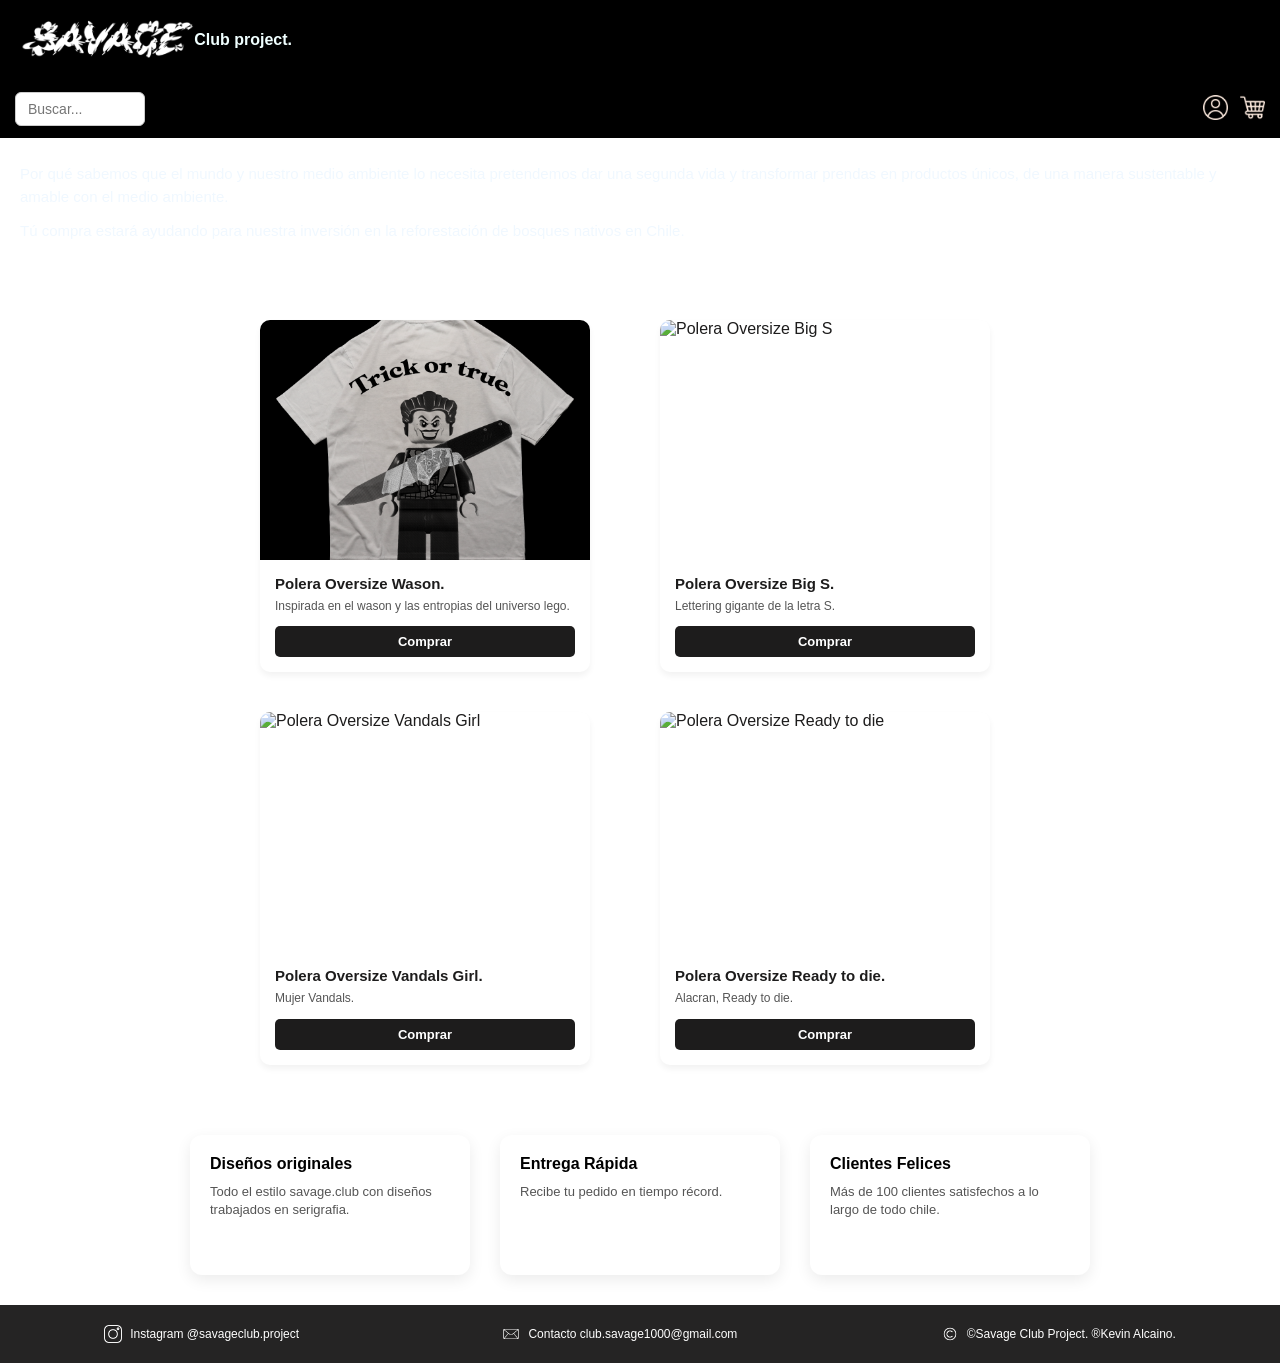
==== index.html @ d147bbae "se elimina los codigo relacionados a bootstrap,uqe oocacionaban un quiebre" ====
<!DOCTYPE html>
<html lang="es">
<head>
    <meta charset="UTF-8">
    <meta name="viewport" content="width=device-width, initial-scale=1.0">
    <link rel="stylesheet" href="assests/css/styles.css">
    <title>Prueba Animación CSS</title>
</head>
<body>
    <nav>
        <div class="titulo">
            <img src="assests/img/vectorizar.png" alt="Logo">
        </div>
        <div class="club">
            <h4>Club project.</h4>
        </div>
    </nav>

    <menu class="menu-contenedor">
        <div class="item">
            <form class="d-flex buscador" role="search">
                <input class="form-control" type="search" placeholder="Buscar..." aria-label="Search">
            </form>
        </div>
        <div class="iconos-grupo">
            <div class="logo">
                <img src="assests/img/usuario.png" alt="Usuario">
            </div>
            <div class="logo">
                <img src="assests/img/carrito-de-compras.png" alt="Carrito">
            </div>
        </div>
    </menu>

    <div class="intro">
        <h4>Por qué sabemos que el mundo y nuestro medio ambiente lo necesita pretendemos dar una segunda vida y transformar prendas en productos únicos, de una manera sustentable y amable con el medio ambiente.</h4>
        <h4>Tú compra estará ayudando para nuestra inversión en la reforestación de bosques nativos en Chile.</h4>    
    </div>

    <main>
        <div class="tarjeta">
            <div class="efecto-imagen">
                <img class="img" src="assests/img/wason.png" alt="Polera Oversize Wason">
            </div>
            <div class="info">
                <h3>Polera Oversize Wason.</h3>
                <p>Inspirada en el wason y las entropias del universo lego.</p>
                <button type="button" class="btn btn-dark">Comprar</button>
            </div>
        </div>

        <div class="tarjeta">
            <div class="efecto-imagen">
                <img class="img" src="assests/img/Big S.png" alt="Polera Oversize Big S">
            </div>
            <div class="info">
                <h3>Polera Oversize Big S.</h3>
                <p>Lettering gigante de la letra S.</p>
                <button type="button" class="btn btn-dark">Comprar</button>
            </div>
        </div>

        <div class="tarjeta">
            <div class="efecto-imagen">
                <img class="img" src="assests/img/balaclava mujer .jpg" alt="Polera Oversize Vandals Girl">
            </div>
            <div class="info">
                <h3>Polera Oversize Vandals Girl.</h3>
                <p>Mujer Vandals.</p>
                <button type="button" class="btn btn-dark">Comprar</button>
            </div>
        </div>

        <div class="tarjeta">
            <div class="efecto-imagen">
                <img class="img" src="assests/img/Alcaran.png" alt="Polera Oversize Ready to die">
            </div>
            <div class="info">
                <h3>Polera Oversize Ready to die.</h3>
                <p>Alacran, Ready to die.</p>
                <button type="button" class="btn btn-dark">Comprar</button>
            </div>
        </div>
    </main>

    <section class="detalles">
        <article class="card">
            <h3>Diseños originales</h3>
            <p>Todo el estilo savage.club con diseños trabajados en serigrafia.</p>
        </article>

        <article class="card">
            <h3>Entrega Rápida</h3>
            <p>Recibe tu pedido en tiempo récord.</p>
        </article>

        <article class="card">
            <h3>Clientes Felices</h3>
            <p>Más de 100 clientes satisfechos a lo largo de todo chile.</p>
        </article>
    </section>

    <footer>
        <div class="foot"> 
            <img src="assests/img/instagram.png" alt="Instagram">
            <p>Instagram @savageclub.project</p>
        </div>
        <div class="foot"> 
            <img src="assests/img/correo.png" alt="Correo">
            <p>Contacto club.savage1000@gmail.com</p>
        </div>
        <div class="foot"> 
             <img src="assests/img/derechos-de-autor.png" alt="Copyright">
            <p>©Savage Club Project. ®Kevin Alcaino.</p>
        </div>
    </footer>
</body>
</html>
---- assests/css/styles.css ----
@import url('https://fonts.googleapis.com/css2?family=Playfair+Display:ital,wght=0,400..900;1,400..900&display=swap');

* {
    margin: 0;
    padding: 0;
    box-sizing: border-box;
}

/* Control total de la pantalla */
html, body {
    width: 100%;
    max-width: 100%;
    overflow-x: hidden;
}

/* Estructura Base (Móvil Primero) */
body {
    display: grid;
    grid-template-areas:
    "nav"
    "menu"
    "intro"
    "main"
    "detalles"
    "footer";
    grid-template-columns: 100%;
    grid-template-rows: auto auto auto auto auto auto; 
    min-height: 100vh;
    background-image: url(../img/main.jpg);
    background-size: cover;       
    background-position: center;  
    background-repeat: no-repeat;
    font-family: sans-serif; 
}

/* Navbar */
nav {
    grid-area: nav;
    color: azure;
    display: flex;
    align-items: center;
    justify-content: flex-start; 
    padding: 15px 20px;
    background-color: #000000;
}

.titulo {
    height: 45px;      
    display: flex; 
    align-items: center;
}

.titulo img {
    height: 100%;      
    width: auto;        
    object-fit: contain; 
    filter: invert(100%); 
}

/* Menú Contenedor de una sola línea */
menu {
    grid-area: menu;
}

.menu-contenedor {
    display: flex;
    justify-content: space-between;
    align-items: center;      
    padding: 12px 15px;
    background-color: black;    
    width: 100%;
}

/* Buscador Reemplazo de Bootstrap */
.buscador {
    flex: 1;
    max-width: 60%;
    margin-right: 15px;
}

.buscador input {
    width: 100%;
    padding: 8px 12px;
    border-radius: 6px;
    border: 1px solid #ccc;
    font-size: 14px;
    outline: none;
}

.iconos-grupo {
    display: flex;
    gap: 12px;
    flex-shrink: 0;
}

.logo img {
    width: 25px;
    height: 25px;
    object-fit: contain;
    filter: invert(90%) sepia(10%) saturate(300%) hue-rotate(340deg);
}

/* Sección Intro */
.intro {
    grid-area: intro;
    background-image: url(../img/fondo\ .png);
    background-size: cover;       
    background-position: center;  
    background-repeat: no-repeat;  
    padding: 25px 20px;
    color: aliceblue;
    border-radius: 0 0 15px 15px; 
    width: 100%;
}

.intro h4 {
    font-size: 15px;
    line-height: 1.5;
    margin-bottom: 12px;
    font-weight: 400;
}

/* Grid de Productos (Móvil) */
main {
    grid-area: main;
    display: flex;
    flex-direction: column; 
    gap: 25px;            
    align-items: center;
    padding: 30px 15px; 
    width: 100%;
}

.tarjeta {
    width: 100%;            
    max-width: 330px;        
    background-color: #ffffff;
    color: #1d1c1c;            
    border-radius: 10px;
    box-shadow: 0 4px 6px rgba(0,0,0,0.05);
    overflow: hidden;
}

.efecto-imagen {
    width: 100%;
    height: 240px;        
    overflow: hidden;    
}

.efecto-imagen .img {
    width: 100%;
    height: 100%;
    object-fit: cover;
    transition: 0.5s;     
}

.efecto-imagen .img:hover {
    transform: scale(1.15); 
}

.info {
    padding: 15px;
}

.info h3 {
    font-size: 15px;
    margin-bottom: 6px;
}

.info p {
    font-size: 12px;
    line-height: 1.4;
    color: #555;
    margin-bottom: 12px;
}

.info button {
    width: 100%;
    padding: 8px;
    background-color: #1d1c1c;
    color: white;
    border: none;
    border-radius: 5px;
    cursor: pointer;
    font-weight: bold;
    font-size: 13px;
    transition: 0.2s;
}

.info button:hover {
    background-color: #000;
}

/* Sección Detalles */
.detalles {
    grid-area: detalles;
    display: flex;
    flex-direction: column;    
    align-items: center;      
    gap: 20px;
    padding: 30px 15px; 
    width: 100%;
}

.card {
    background-color: white;
    display: flex;
    flex-direction: column;    
    width: 100%;
    max-width: 280px;          
    min-height: 140px;         
    padding: 20px;
    border-radius: 12px;
    box-shadow: 0 5px 15px rgba(0,0,0,0.08);
}

.card h3 {
    margin-bottom: 10px;
    font-size: 16px;
}

.card p {
    font-size: 13px;
    line-height: 1.4;
    color: #555;
}

/* Footer */
footer {
    grid-area: footer;
    background-color: #252424;
    color: white;
    display: flex;
    flex-direction: column; 
    align-items: center;
    gap: 15px;
    padding: 25px 15px;    
}

.foot {
    display: flex;
    align-items: center;   
    gap: 8px;              
}

.foot img {
    width: 18px;           
    height: 18px;          
    object-fit: contain;
    filter: invert(100%);  
}

.foot p {
    font-size: 12px;       
}

/* ==========================================
   MEDIA QUERIES (ESCRITORIO)
   ========================================== */
@media (min-width: 576px) {
    body {
        grid-template-areas:
        "nav nav"
        "menu menu"
        "intro intro"
        "main main"
        "detalles detalles"
        "footer footer";
        grid-template-columns: 250px 1fr;    
        grid-template-rows: 80px auto auto auto;
    }

    main {
        display: grid;
        grid-template-columns: repeat(2, 1fr); 
        max-width: 800px;
        margin: 0 auto;
        gap: 40px; 
        padding: 40px 20px;  
    }

    .detalles {
        flex-direction: row;       
        justify-content: center;
        align-items: stretch;      
        gap: 30px; 
    }

    .card {
        flex: 1;                                   
    }

    footer {
        flex-direction: row;
        justify-content: space-around;
        padding: 20px 10px;
    }
}
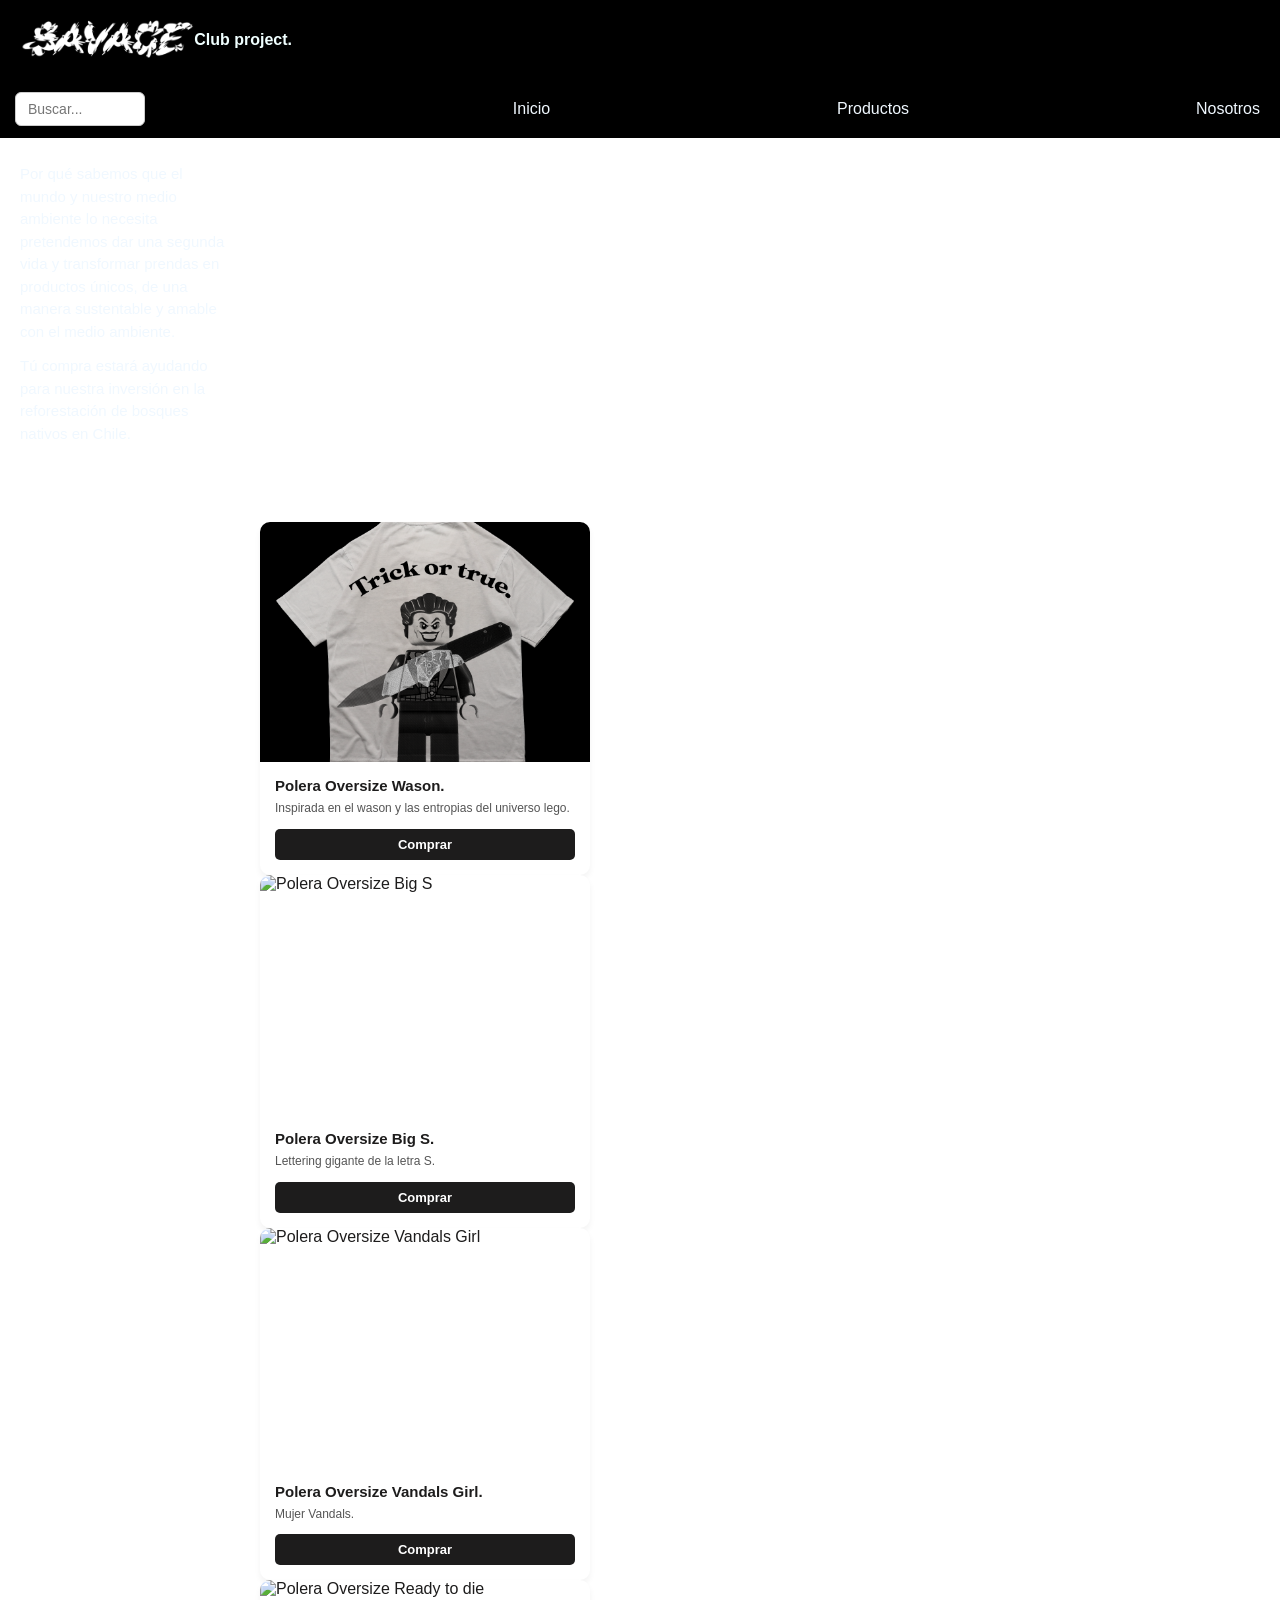
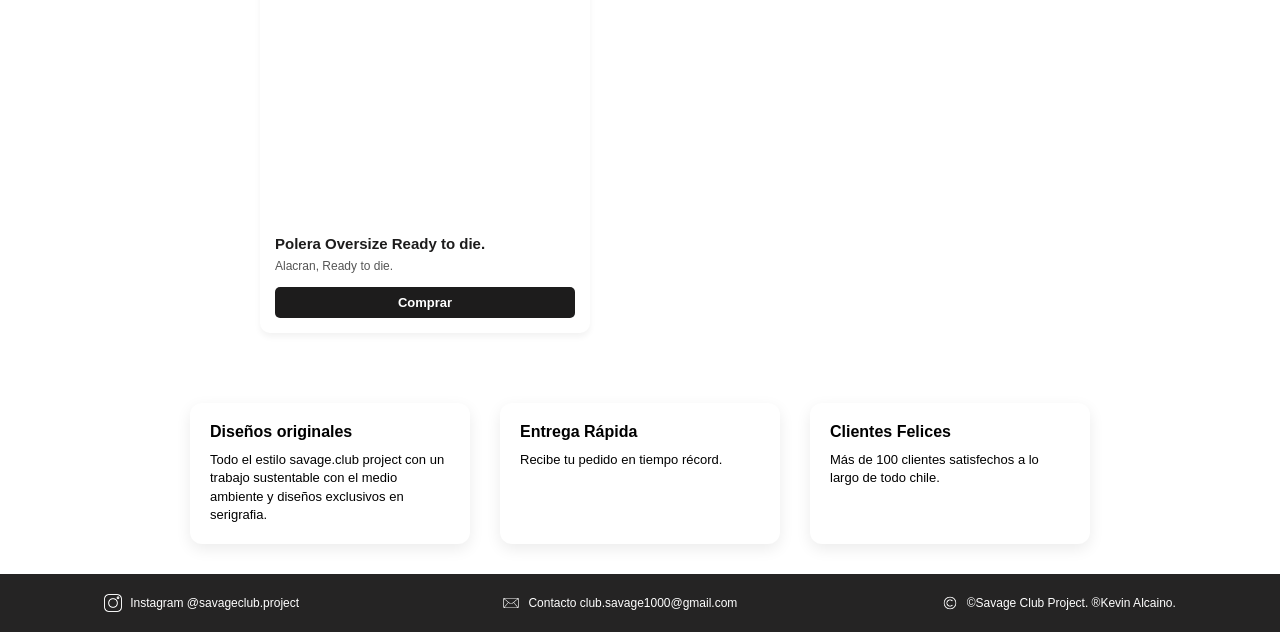
==== commit 120ea469: "se edita y da estilo al menu" ====
--- a/index.html
+++ b/index.html
@@ -22,22 +22,29 @@
                 <input class="form-control" type="search" placeholder="Buscar..." aria-label="Search">
             </form>
         </div>
-        <div class="iconos-grupo">
-            <div class="logo">
-                <img src="assests/img/usuario.png" alt="Usuario">
+        
+            <div class="link">
+                <a href="#inicio">Inicio</a>
             </div>
-            <div class="logo">
-                <img src="assests/img/carrito-de-compras.png" alt="Carrito">
+            <div class="link">
+                <a href="#productos">Productos</a>
             </div>
+             <div class="link">
+                <a href="#nosotros">Nosotros</a>
+            </div>
+        
         </div>
     </menu>
-
+    <section id="inicio">
     <div class="intro">
         <h4>Por qué sabemos que el mundo y nuestro medio ambiente lo necesita pretendemos dar una segunda vida y transformar prendas en productos únicos, de una manera sustentable y amable con el medio ambiente.</h4>
         <h4>Tú compra estará ayudando para nuestra inversión en la reforestación de bosques nativos en Chile.</h4>    
     </div>
+    </section>
+    
 
     <main>
+        <section id="productos">
         <div class="tarjeta">
             <div class="efecto-imagen">
                 <img class="img" src="assests/img/wason.png" alt="Polera Oversize Wason">
@@ -81,12 +88,14 @@
                 <button type="button" class="btn btn-dark">Comprar</button>
             </div>
         </div>
+        </section>
     </main>
-
+    
+    <section id="nosotros"></section>
     <section class="detalles">
         <article class="card">
             <h3>Diseños originales</h3>
-            <p>Todo el estilo savage.club con diseños trabajados en serigrafia.</p>
+            <p>Todo el estilo savage.club project con un trabajo sustentable con el medio ambiente y diseños  exclusivos en serigrafia.</p>
         </article>
 
         <article class="card">
--- a/assests/css/styles.css
+++ b/assests/css/styles.css
@@ -4,6 +4,8 @@
     margin: 0;
     padding: 0;
     box-sizing: border-box;
+    scroll-behavior: smooth;
+    text-decoration: none;
 }
 
 /* Control total de la pantalla */
@@ -71,6 +73,11 @@
     width: 100%;
 }
 
+.link a{
+    color: aliceblue;
+    padding: 5px;
+}
+
 /* Buscador Reemplazo de Bootstrap */
 .buscador {
     flex: 1;
@@ -155,7 +162,7 @@
 }
 
 .efecto-imagen .img:hover {
-    transform: scale(1.15); 
+    transform: scale(1.9); 
 }
 
 .info {
@@ -222,8 +229,13 @@
 .card p {
     font-size: 13px;
     line-height: 1.4;
-    color: #555;
-}
+    
+}
+.card:hover {
+background-color: #000;
+color: aliceblue;
+}
+
 
 /* Footer */
 footer {
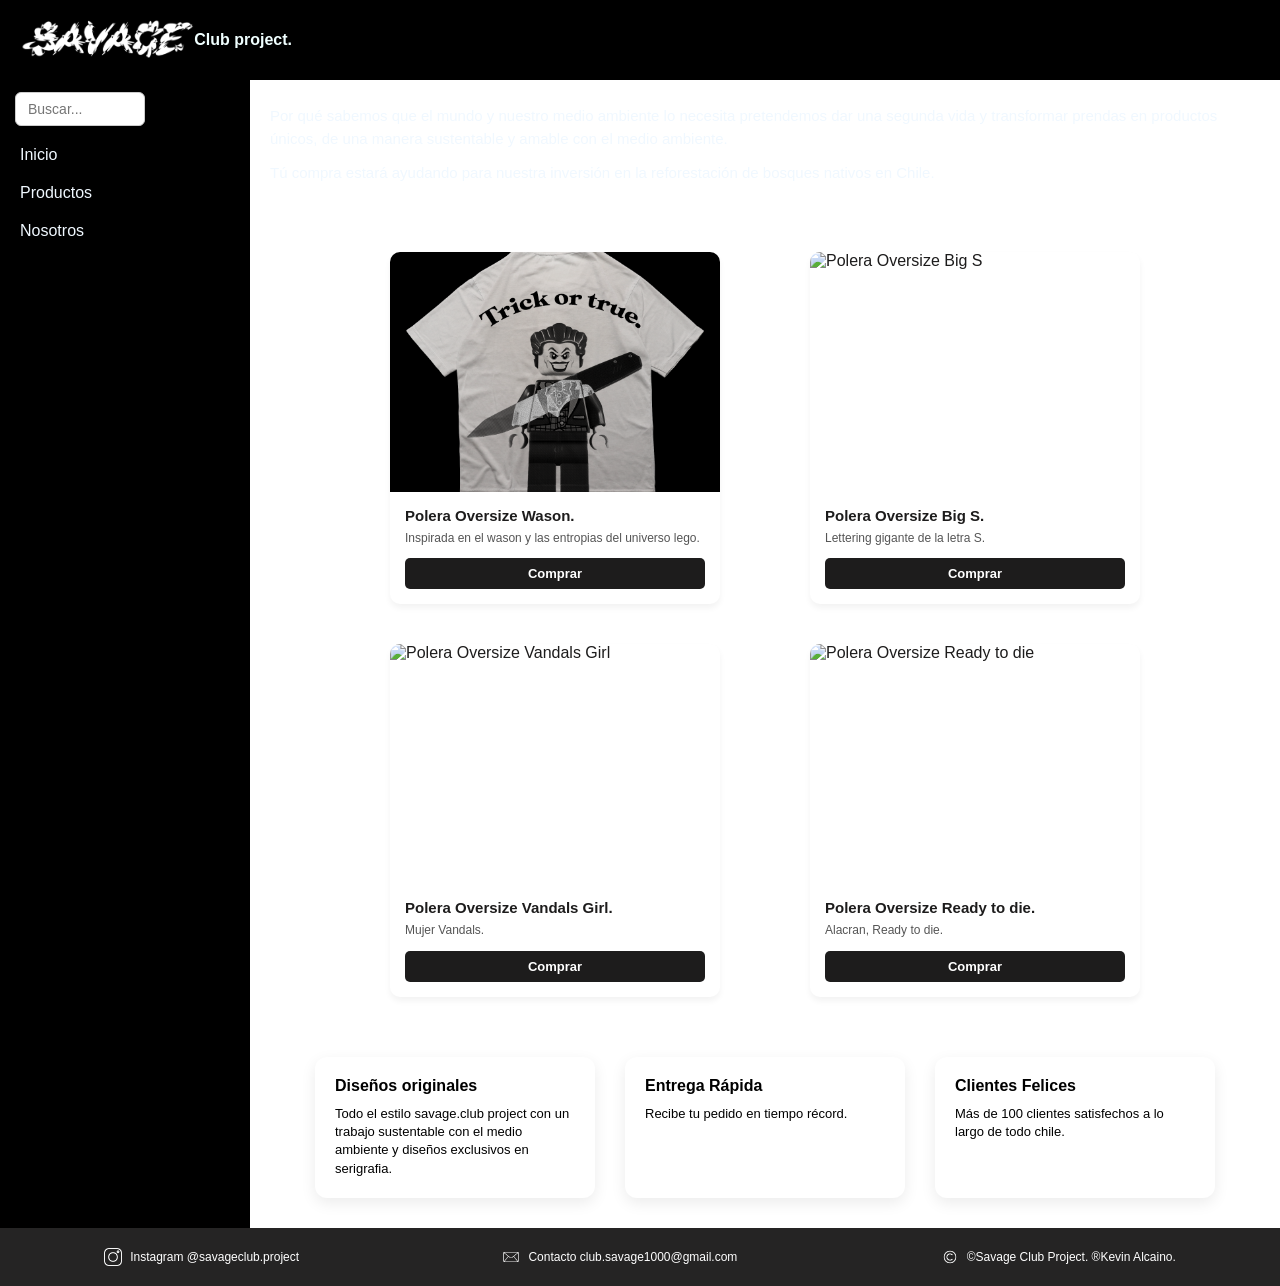
==== commit 31e754b5: "se modifica el media queries para que el main se vea y comporte bien" ====
--- a/index.html
+++ b/index.html
@@ -23,79 +23,78 @@
             </form>
         </div>
         
-            <div class="link">
-                <a href="#inicio">Inicio</a>
-            </div>
-            <div class="link">
-                <a href="#productos">Productos</a>
-            </div>
-             <div class="link">
-                <a href="#nosotros">Nosotros</a>
-            </div>
-        
+        <div class="link">
+            <a href="#inicio">Inicio</a>
+        </div>
+        <div class="link">
+            <a href="#productos">Productos</a>
+        </div>
+        <div class="link">
+            <a href="#nosotros">Nosotros</a>
         </div>
     </menu>
+
     <section id="inicio">
-    <div class="intro">
-        <h4>Por qué sabemos que el mundo y nuestro medio ambiente lo necesita pretendemos dar una segunda vida y transformar prendas en productos únicos, de una manera sustentable y amable con el medio ambiente.</h4>
-        <h4>Tú compra estará ayudando para nuestra inversión en la reforestación de bosques nativos en Chile.</h4>    
-    </div>
+        <div class="intro">
+            <h4>Por qué sabemos que el mundo y nuestro medio ambiente lo necesita pretendemos dar una segunda vida y transformar prendas en productos únicos, de una manera sustentable y amable con el medio ambiente.</h4>
+            <h4>Tú compra estará ayudando para nuestra inversión en la reforestación de bosques nativos en Chile.</h4>    
+        </div>
     </section>
-    
 
     <main>
         <section id="productos">
-        <div class="tarjeta">
-            <div class="efecto-imagen">
-                <img class="img" src="assests/img/wason.png" alt="Polera Oversize Wason">
+            <div class="tarjeta">
+                <div class="efecto-imagen">
+                    <img class="img" src="assests/img/wason.png" alt="Polera Oversize Wason">
+                </div>
+                <div class="info">
+                    <h3>Polera Oversize Wason.</h3>
+                    <p>Inspirada en el wason y las entropias del universo lego.</p>
+                    <button type="button" class="btn btn-dark">Comprar</button>
+                </div>
             </div>
-            <div class="info">
-                <h3>Polera Oversize Wason.</h3>
-                <p>Inspirada en el wason y las entropias del universo lego.</p>
-                <button type="button" class="btn btn-dark">Comprar</button>
+
+            <div class="tarjeta">
+                <div class="efecto-imagen">
+                    <img class="img" src="assests/img/Big S.png" alt="Polera Oversize Big S">
+                </div>
+                <div class="info">
+                    <h3>Polera Oversize Big S.</h3>
+                    <p>Lettering gigante de la letra S.</p>
+                    <button type="button" class="btn btn-dark">Comprar</button>
+                </div>
             </div>
-        </div>
 
-        <div class="tarjeta">
-            <div class="efecto-imagen">
-                <img class="img" src="assests/img/Big S.png" alt="Polera Oversize Big S">
+            <div class="tarjeta">
+                <div class="efecto-imagen">
+                    <img class="img" src="assests/img/balaclava mujer .jpg" alt="Polera Oversize Vandals Girl">
+                </div>
+                <div class="info">
+                    <h3>Polera Oversize Vandals Girl.</h3>
+                    <p>Mujer Vandals.</p>
+                    <button type="button" class="btn btn-dark">Comprar</button>
+                </div>
             </div>
-            <div class="info">
-                <h3>Polera Oversize Big S.</h3>
-                <p>Lettering gigante de la letra S.</p>
-                <button type="button" class="btn btn-dark">Comprar</button>
+
+            <div class="tarjeta">
+                <div class="efecto-imagen">
+                    <img class="img" src="assests/img/Alcaran.png" alt="Polera Oversize Ready to die">
+                </div>
+                <div class="info">
+                    <h3>Polera Oversize Ready to die.</h3>
+                    <p>Alacran, Ready to die.</p>
+                    <button type="button" class="btn btn-dark">Comprar</button>
+                </div>
             </div>
-        </div>
-
-        <div class="tarjeta">
-            <div class="efecto-imagen">
-                <img class="img" src="assests/img/balaclava mujer .jpg" alt="Polera Oversize Vandals Girl">
-            </div>
-            <div class="info">
-                <h3>Polera Oversize Vandals Girl.</h3>
-                <p>Mujer Vandals.</p>
-                <button type="button" class="btn btn-dark">Comprar</button>
-            </div>
-        </div>
-
-        <div class="tarjeta">
-            <div class="efecto-imagen">
-                <img class="img" src="assests/img/Alcaran.png" alt="Polera Oversize Ready to die">
-            </div>
-            <div class="info">
-                <h3>Polera Oversize Ready to die.</h3>
-                <p>Alacran, Ready to die.</p>
-                <button type="button" class="btn btn-dark">Comprar</button>
-            </div>
-        </div>
         </section>
     </main>
     
     <section id="nosotros"></section>
+    
     <section class="detalles">
         <article class="card">
             <h3>Diseños originales</h3>
-            <p>Todo el estilo savage.club project con un trabajo sustentable con el medio ambiente y diseños  exclusivos en serigrafia.</p>
+            <p>Todo el estilo savage.club project con un trabajo sustentable con el medio ambiente y diseños exclusivos en serigrafia.</p>
         </article>
 
         <article class="card">
@@ -119,7 +118,7 @@
             <p>Contacto club.savage1000@gmail.com</p>
         </div>
         <div class="foot"> 
-             <img src="assests/img/derechos-de-autor.png" alt="Copyright">
+            <img src="assests/img/derechos-de-autor.png" alt="Copyright">
             <p>©Savage Club Project. ®Kevin Alcaino.</p>
         </div>
     </footer>
--- a/assests/css/styles.css
+++ b/assests/css/styles.css
@@ -273,24 +273,40 @@
     body {
         grid-template-areas:
         "nav nav"
-        "menu menu"
-        "intro intro"
-        "main main"
-        "detalles detalles"
+        "menu intro"
+        "menu main"
+        "menu detalles"
         "footer footer";
         grid-template-columns: 250px 1fr;    
         grid-template-rows: 80px auto auto auto;
-    }
+            
+    }
+
+    .menu-contenedor {
+    display: flex;
+    flex-direction: column;
+    gap: 20px;
+    justify-content: flex-start; 
+    align-items: flex-start;
+}
 
     main {
+        grid-area: main;
+        display: block; 
+        width: 100%;
+    }
+
+    #productos {
         display: grid;
         grid-template-columns: repeat(2, 1fr); 
-        max-width: 800px;
-        margin: 0 auto;
-        gap: 40px; 
-        padding: 40px 20px;  
-    }
-
+        gap: 40px;                             
+        width: 100%;
+        max-width: 800px;                      
+        margin: 0 auto;                        
+        justify-items: center;                 
+    }
+
+    
     .detalles {
         flex-direction: row;       
         justify-content: center;
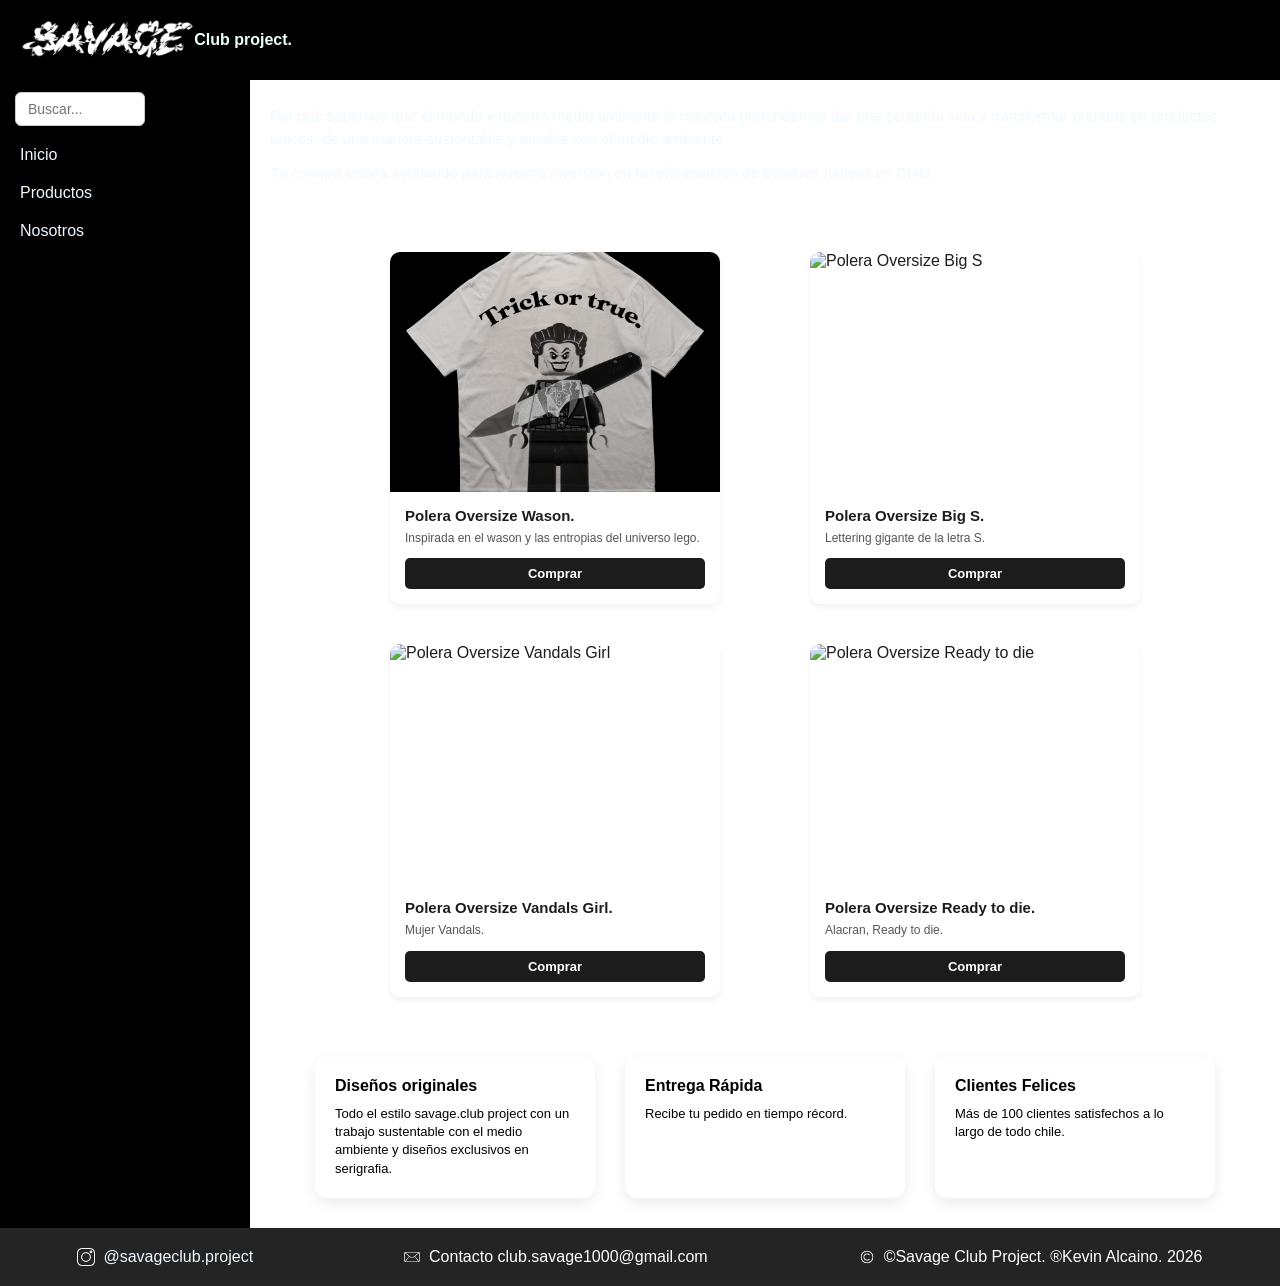
==== commit 7135bec8: "se edita el footer y se agrega link de instagram" ====
--- a/index.html
+++ b/index.html
@@ -111,7 +111,7 @@
     <footer>
         <div class="foot"> 
             <img src="assests/img/instagram.png" alt="Instagram">
-            <p>Instagram @savageclub.project</p>
+            <a href="https://www.instagram.com/savageclub.project/">@savageclub.project</a>
         </div>
         <div class="foot"> 
             <img src="assests/img/correo.png" alt="Correo">
@@ -119,7 +119,7 @@
         </div>
         <div class="foot"> 
             <img src="assests/img/derechos-de-autor.png" alt="Copyright">
-            <p>©Savage Club Project. ®Kevin Alcaino.</p>
+            <p>©Savage Club Project. ®Kevin Alcaino. 2026</p>
         </div>
     </footer>
 </body>
--- a/assests/css/styles.css
+++ b/assests/css/styles.css
@@ -6,6 +6,7 @@
     box-sizing: border-box;
     scroll-behavior: smooth;
     text-decoration: none;
+   
 }
 
 /* Control total de la pantalla */
@@ -255,6 +256,10 @@
     gap: 8px;              
 }
 
+.foot a{
+     color: aliceblue
+}
+
 .foot img {
     width: 18px;           
     height: 18px;          
@@ -263,7 +268,7 @@
 }
 
 .foot p {
-    font-size: 12px;       
+    font-size: 1rem;       
 }
 
 /* ==========================================
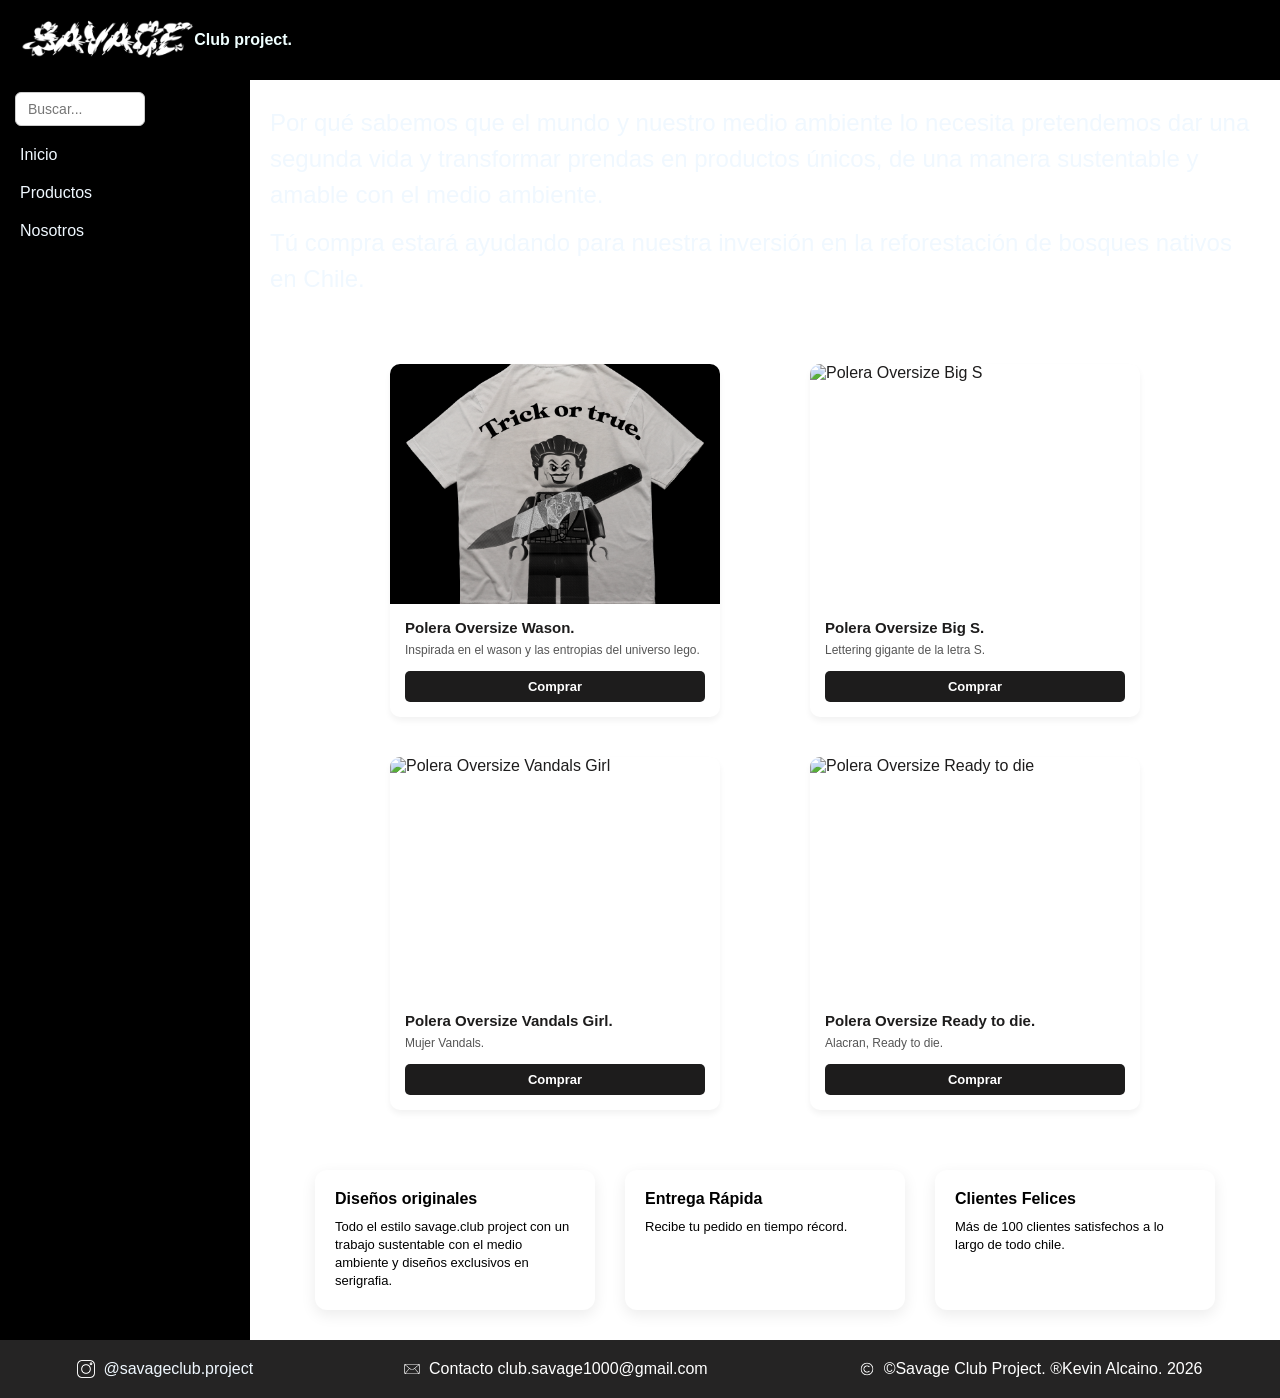
==== commit 6d4f63b5: "se edita el area productos para fijar su entrelazado de una imagen con otra" ====
--- a/index.html
+++ b/index.html
@@ -36,8 +36,8 @@
 
     <section id="inicio">
         <div class="intro">
-            <h4>Por qué sabemos que el mundo y nuestro medio ambiente lo necesita pretendemos dar una segunda vida y transformar prendas en productos únicos, de una manera sustentable y amable con el medio ambiente.</h4>
-            <h4>Tú compra estará ayudando para nuestra inversión en la reforestación de bosques nativos en Chile.</h4>    
+            <p>Por qué sabemos que el mundo y nuestro medio ambiente lo necesita pretendemos dar una segunda vida y transformar prendas en productos únicos, de una manera sustentable y amable con el medio ambiente.</p>
+            <p>Tú compra estará ayudando para nuestra inversión en la reforestación de bosques nativos en Chile.</p>    
         </div>
     </section>
 
--- a/assests/css/styles.css
+++ b/assests/css/styles.css
@@ -79,7 +79,7 @@
     padding: 5px;
 }
 
-/* Buscador Reemplazo de Bootstrap */
+/* Buscador  */
 .buscador {
     flex: 1;
     max-width: 60%;
@@ -95,18 +95,7 @@
     outline: none;
 }
 
-.iconos-grupo {
-    display: flex;
-    gap: 12px;
-    flex-shrink: 0;
-}
-
-.logo img {
-    width: 25px;
-    height: 25px;
-    object-fit: contain;
-    filter: invert(90%) sepia(10%) saturate(300%) hue-rotate(340deg);
-}
+
 
 /* Sección Intro */
 .intro {
@@ -121,8 +110,8 @@
     width: 100%;
 }
 
-.intro h4 {
-    font-size: 15px;
+.intro p {
+    font-size: 1.5rem;
     line-height: 1.5;
     margin-bottom: 12px;
     font-weight: 400;
@@ -139,6 +128,14 @@
     width: 100%;
 }
 
+#productos{
+    display: grid;
+    grid-template-columns: 1fr; 
+    gap: 40px;  
+    align-items: center;                           
+    width: 100%;         
+    max-width: 330px;          
+    }
 .tarjeta {
     width: 100%;            
     max-width: 330px;        
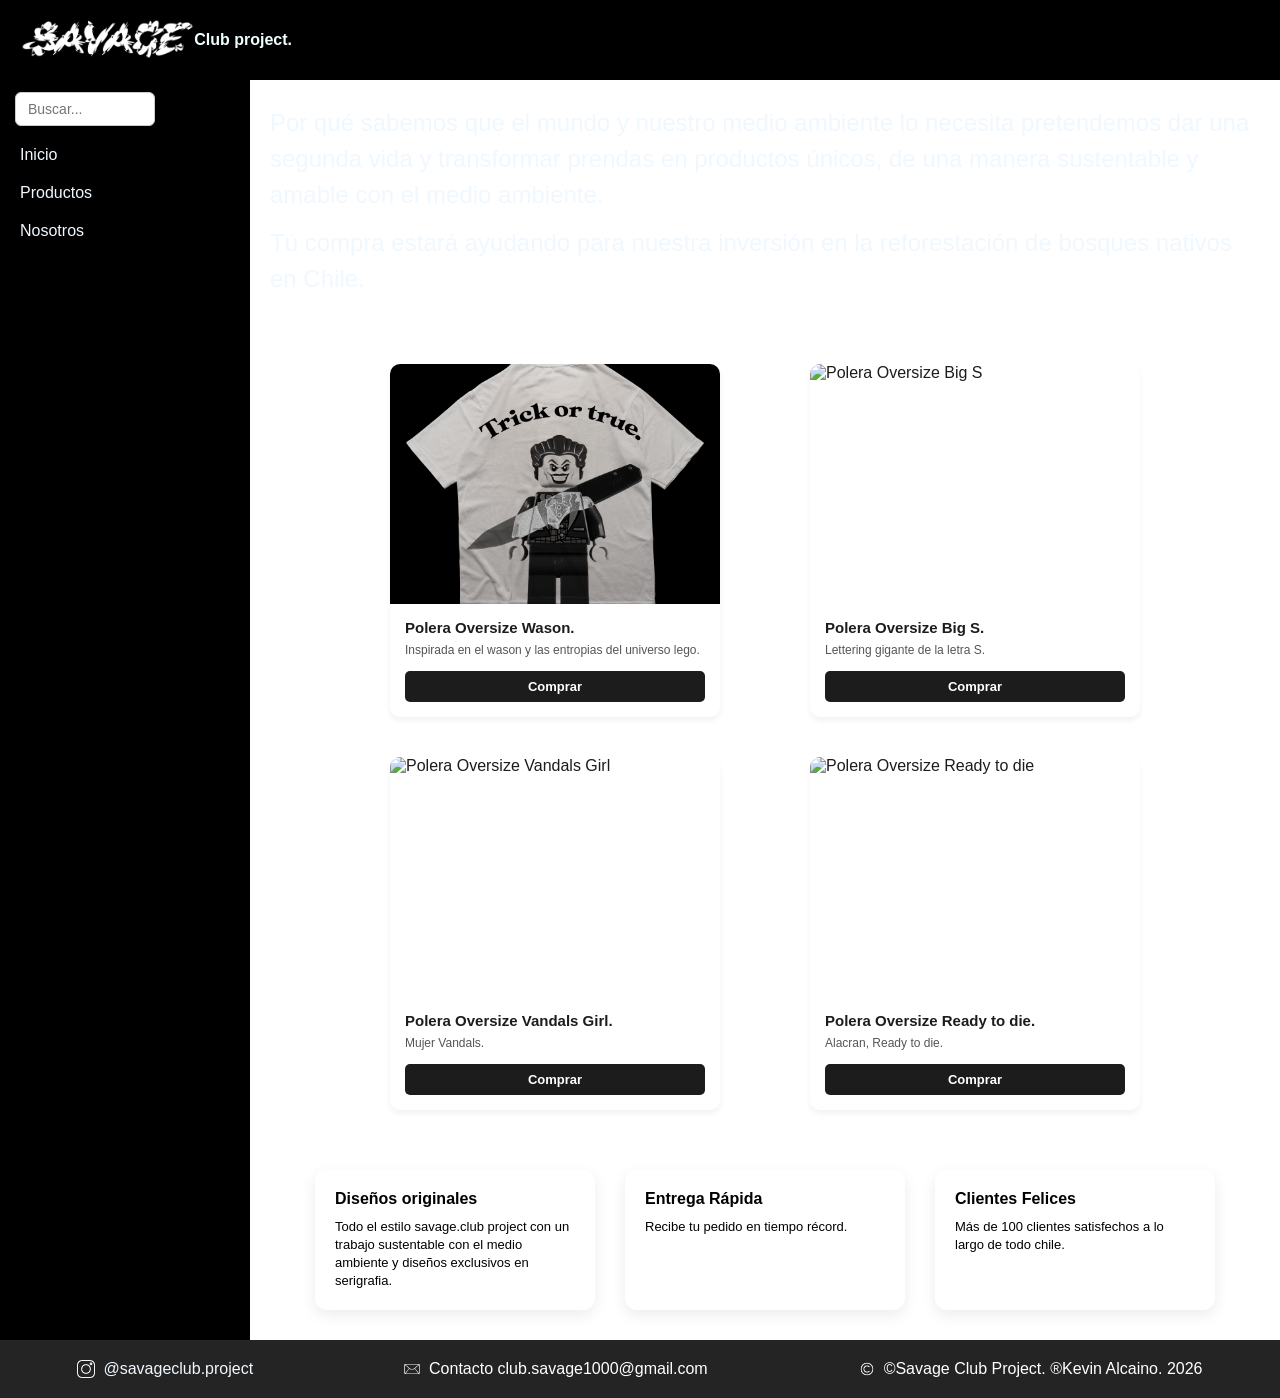
==== commit 27a00530: "se da estilo al menu, dejandolo en modo desplegable en su forma base del movil" ====
--- a/index.html
+++ b/index.html
@@ -17,20 +17,30 @@
     </nav>
 
     <menu class="menu-contenedor">
+        <input type="checkbox" id="menu-toggle" class="menu-check">
+        
+        <label for="menu-toggle" class="menu-icono">
+            <span></span>
+            <span></span>
+            <span></span>
+        </label>
+
         <div class="item">
             <form class="d-flex buscador" role="search">
                 <input class="form-control" type="search" placeholder="Buscar..." aria-label="Search">
             </form>
         </div>
         
-        <div class="link">
-            <a href="#inicio">Inicio</a>
-        </div>
-        <div class="link">
-            <a href="#productos">Productos</a>
-        </div>
-        <div class="link">
-            <a href="#nosotros">Nosotros</a>
+        <div class="menu-links">
+            <div class="link">
+                <a href="#inicio">Inicio</a>
+            </div>
+            <div class="link">
+                <a href="#productos">Productos</a>
+            </div>
+            <div class="link">
+                <a href="#nosotros">Nosotros</a>
+            </div>
         </div>
     </menu>
 
--- a/assests/css/styles.css
+++ b/assests/css/styles.css
@@ -6,7 +6,6 @@
     box-sizing: border-box;
     scroll-behavior: smooth;
     text-decoration: none;
-   
 }
 
 /* Control total de la pantalla */
@@ -60,7 +59,9 @@
     filter: invert(100%); 
 }
 
-/* Menú Contenedor de una sola línea */
+/* ============================
+    Menú Contenedor (Móvil Base)
+    ============================ */
 menu {
     grid-area: menu;
 }
@@ -72,20 +73,63 @@
     padding: 12px 15px;
     background-color: black;    
     width: 100%;
-}
-
-.link a{
+    position: relative; 
+}
+
+.link a {
     color: aliceblue;
     padding: 5px;
 }
 
-/* Buscador  */
+/* Ocultamos el checkbox */
+.menu-check {
+    display: none;
+}
+
+/* Estilos del icono hamburguesa  */
+.menu-icono {
+    display: flex;
+    flex-direction: column;
+    justify-content: space-between;
+    width: 24px;
+    height: 18px;
+    cursor: pointer;
+    order: 2; 
+}
+
+.menu-icono span {
+    width: 100%;
+    height: 2px;
+    background-color: aliceblue;
+    transition: 0.3s ease;
+}
+
+/* Contenedor menu */
+.menu-links {
+    display: none; 
+    flex-direction: column;
+    width: 100%;
+    background-color: black;
+    position: absolute;
+    top: 100%; 
+    left: 0;
+    padding: 15px;
+    gap: 15px;
+    z-index: 100;
+}
+
+/* Activación del menú al marcar el checkbox */
+.menu-check:checked ~ .menu-links {
+    display: flex;
+}
+
+/* Buscador */
 .buscador {
     flex: 1;
-    max-width: 60%;
+    max-width: 65%;
     margin-right: 15px;
-}
-
+    order: 1; 
+}
 .buscador input {
     width: 100%;
     padding: 8px 12px;
@@ -94,8 +138,6 @@
     font-size: 14px;
     outline: none;
 }
-
-
 
 /* Sección Intro */
 .intro {
@@ -128,14 +170,15 @@
     width: 100%;
 }
 
-#productos{
+#productos {
     display: grid;
     grid-template-columns: 1fr; 
     gap: 40px;  
-    align-items: center;                           
+    align-items: center;                                       
     width: 100%;         
     max-width: 330px;          
-    }
+}
+
 .tarjeta {
     width: 100%;            
     max-width: 330px;        
@@ -227,13 +270,12 @@
 .card p {
     font-size: 13px;
     line-height: 1.4;
-    
-}
+}
+
 .card:hover {
-background-color: #000;
-color: aliceblue;
-}
-
+    background-color: #000;
+    color: aliceblue;
+}
 
 /* Footer */
 footer {
@@ -253,8 +295,8 @@
     gap: 8px;              
 }
 
-.foot a{
-     color: aliceblue
+.foot a {
+     color: aliceblue;
 }
 
 .foot img {
@@ -269,7 +311,7 @@
 }
 
 /* ==========================================
-   MEDIA QUERIES (ESCRITORIO)
+    MEDIA QUERIES (ESCRITORIO)
    ========================================== */
 @media (min-width: 576px) {
     body {
@@ -281,16 +323,30 @@
         "footer footer";
         grid-template-columns: 250px 1fr;    
         grid-template-rows: 80px auto auto auto;
-            
     }
 
     .menu-contenedor {
-    display: flex;
-    flex-direction: column;
-    gap: 20px;
-    justify-content: flex-start; 
-    align-items: flex-start;
-}
+        display: flex;
+        flex-direction: column;
+        gap: 20px;
+        justify-content: flex-start; 
+        align-items: flex-start;
+        position: static;
+    }
+
+    /* Esconde el menú  */
+    .menu-icono {
+        display: none;
+    }
+
+    /* Restaura los links para que se pinten en bloque vertical en el lateral */
+    .menu-links {
+        display: flex !important;
+        flex-direction: column;
+        position: static;
+        padding: 0;
+        gap: 20px;
+    }
 
     main {
         grid-area: main;
@@ -301,13 +357,12 @@
     #productos {
         display: grid;
         grid-template-columns: repeat(2, 1fr); 
-        gap: 40px;                             
+        gap: 40px;                                             
         width: 100%;
         max-width: 800px;                      
         margin: 0 auto;                        
         justify-items: center;                 
     }
-
     
     .detalles {
         flex-direction: row;       
@@ -317,7 +372,7 @@
     }
 
     .card {
-        flex: 1;                                   
+        flex: 1;                                                   
     }
 
     footer {
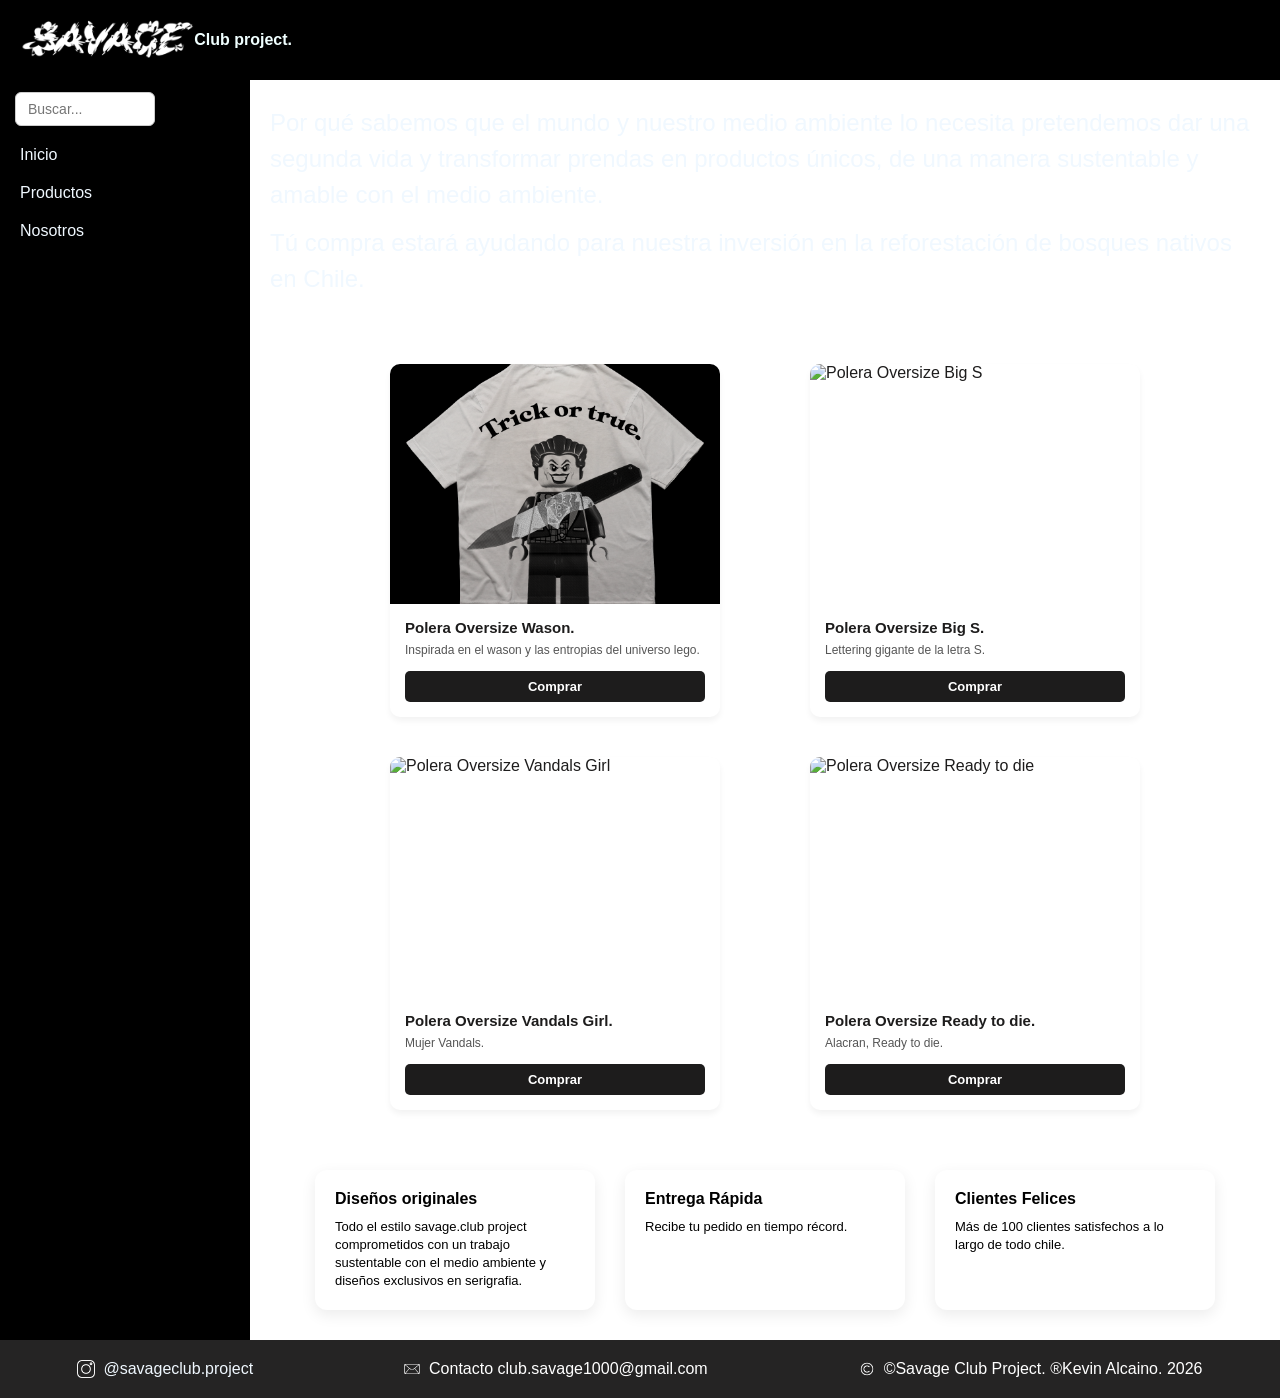
==== commit dc9e27d0: "se edita el texto de la primera card" ====
--- a/index.html
+++ b/index.html
@@ -104,7 +104,7 @@
     <section class="detalles">
         <article class="card">
             <h3>Diseños originales</h3>
-            <p>Todo el estilo savage.club project con un trabajo sustentable con el medio ambiente y diseños exclusivos en serigrafia.</p>
+            <p>Todo el estilo savage.club project comprometidos con un trabajo sustentable con el medio ambiente y diseños exclusivos en serigrafia.</p>
         </article>
 
         <article class="card">
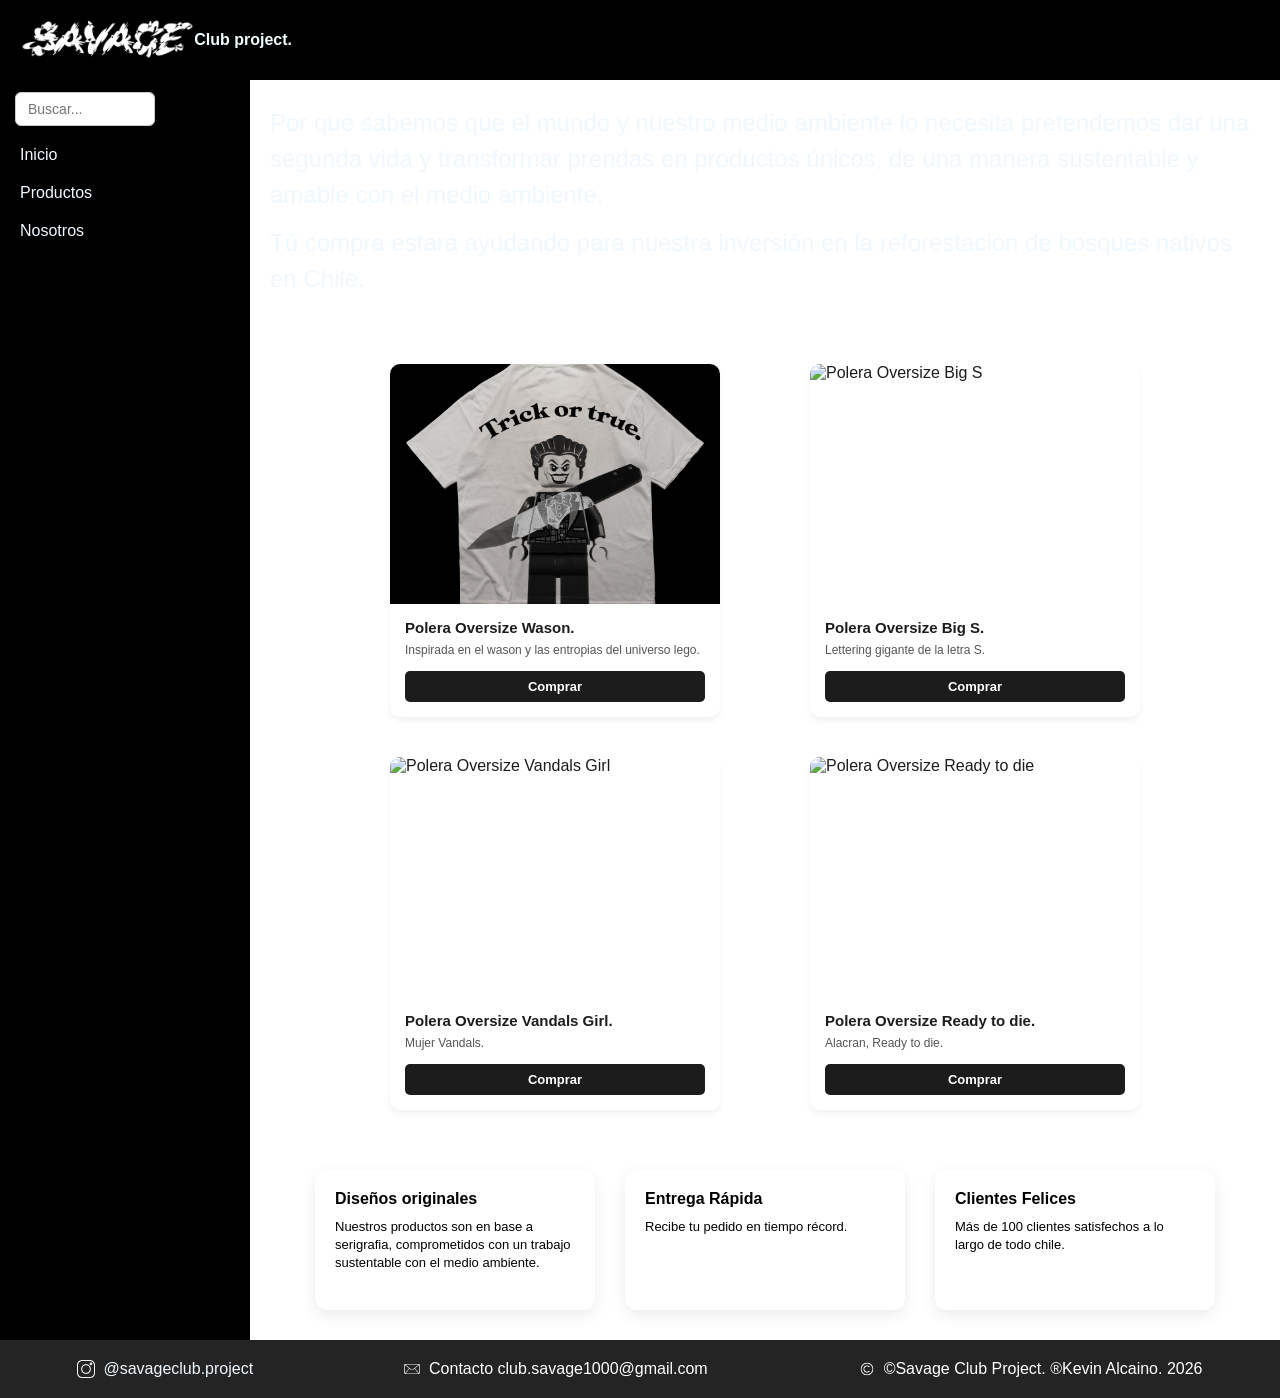
==== commit aeec9d69: "se edita denuevo el texto de la card" ====
--- a/index.html
+++ b/index.html
@@ -104,7 +104,7 @@
     <section class="detalles">
         <article class="card">
             <h3>Diseños originales</h3>
-            <p>Todo el estilo savage.club project comprometidos con un trabajo sustentable con el medio ambiente y diseños exclusivos en serigrafia.</p>
+            <p>Nuestros productos son en base a serigrafia, comprometidos con un trabajo sustentable con el medio ambiente.</p>
         </article>
 
         <article class="card">
